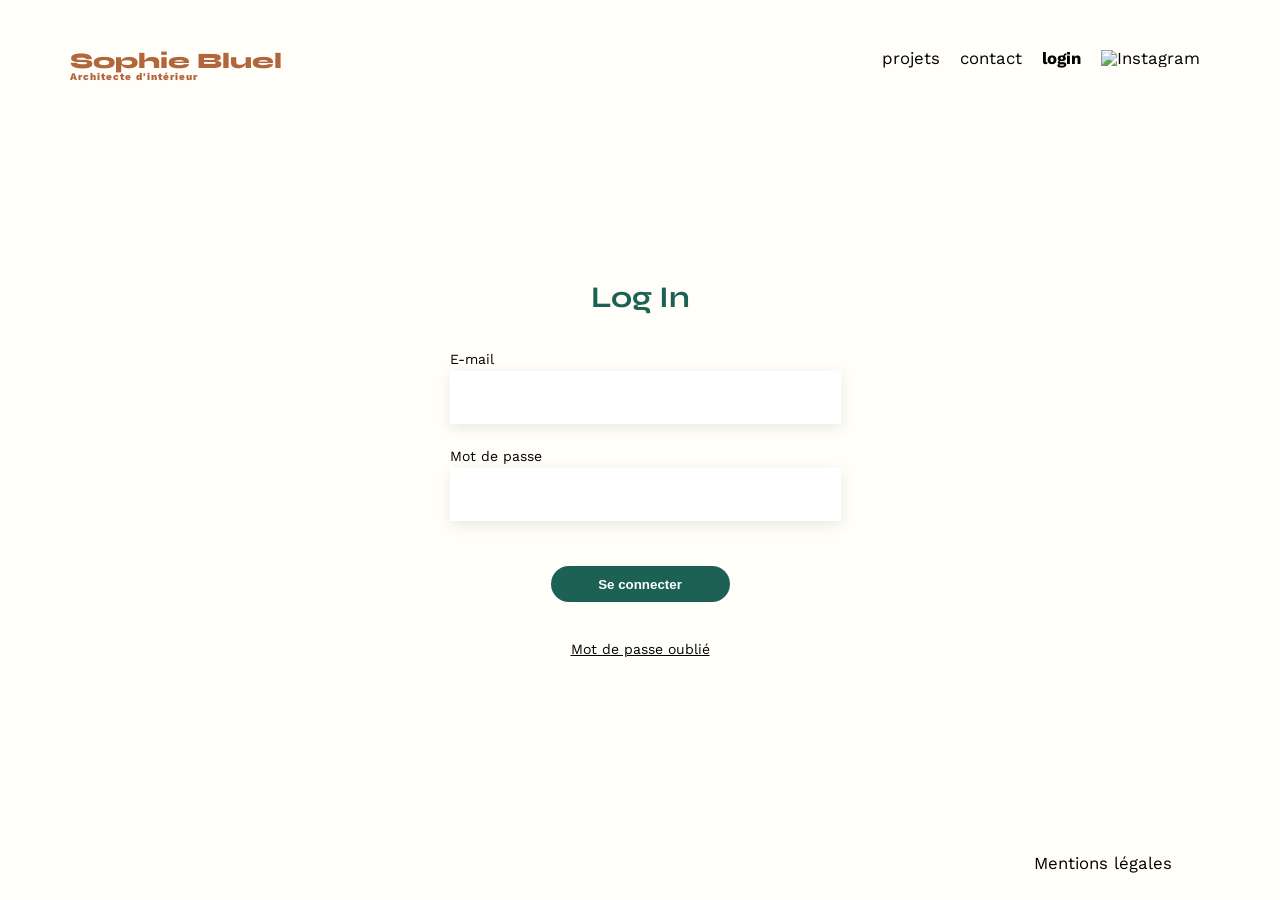
==== FrontEnd/login.html @ b8199fc5 "Création de la page login non fonctionnelle et ajout dans le css de la partie login avec certains aj" ====
<!DOCTYPE html>
<html lang="fr">
<head>
    <meta charset="UTF-8">
    <title>Login</title>
    <link rel="stylesheet" href="assets/style.css">
    <meta name="viewport" content="width=device-width, initial-scale=1.0">
	<link rel="preconnect" href="https://fonts.googleapis.com">
	<link rel="preconnect" href="https://fonts.gstatic.com" crossorigin>
	<link href="https://fonts.googleapis.com/css2?family=Syne:wght@700;800&family=Work+Sans&display=swap" rel="stylesheet">
    <meta name="description" content="">
    <script src="script.js" defer></script>
</head>

<body>

<header>
    <h1>Sophie Bluel <span>Architecte d'intérieur</span></h1>
	<nav>
		<ul>
			<li>projets</li>
			<li>contact</li>
			<li><a href="login.html" class="active">login</a></li>
			<li><img src="./assets/icons/instagram.png" alt="Instagram" class="instagram-icon"></li>
		</ul>
	</nav>
</header>

<main>

<section class="login">

<h2>Log In</h2>

<form>

<label for="email">E-mail</label>
<input type="email" id="email">

<label for="password">Mot de passe</label>
<input type="password" id="password">

<button type="submit">Se connecter</button>

<p class="forgot-password">Mot de passe oublié</p>

</form>

</section>

</main>

<footer>
    <nav>
        <ul>
            <li>Mentions légales</li>
        </ul>
    </nav>
</footer>

</body>
</html>
---- FrontEnd/assets/style.css ----
/* http://meyerweb.com/eric/tools/css/reset/
   v2.0 | 20110126
   License: none (public domain)
*/

html, body, div, span, applet, object, iframe,
h1, h2, h3, h4, h5, h6, p, blockquote, pre,
a, abbr, acronym, address, big, cite, code,
del, dfn, em, img, ins, kbd, q, s, samp,
small, strike, strong, sub, sup, tt, var,
b, u, i, center,
dl, dt, dd, ol, ul, li,
fieldset, form, label, legend,
table, caption, tbody, tfoot, thead, tr, th, td,
article, aside, canvas, details, embed,
figure, figcaption, footer, header, hgroup,
menu, nav, output, ruby, section, summary,
time, mark, audio, video {
	margin: 0;
	padding: 0;
	border: 0;
	font-size: 100%;
	font: inherit;
	vertical-align: baseline;
}
/* HTML5 display-role reset for older browsers */
article, aside, details, figcaption, figure,
footer, header, hgroup, menu, nav, section {
	display: block;
}
body {
	line-height: 1;
}
ol, ul {
	list-style: none;
}
blockquote, q {
	quotes: none;
}
blockquote:before, blockquote:after,
q:before, q:after {
	content: '';
	content: none;
}
table {
	border-collapse: collapse;
	border-spacing: 0;
}
/** end reset css**/
body {
	max-width: 1140px;
	margin:auto;
	font-family: 'Work Sans' ;
	font-size: 14px;
	background-color: #FFFEF8;

	min-height:100vh;
	display:flex;
	flex-direction:column;
}

header {
	display: flex;
	justify-content: space-between;
	margin: 50px 0
}
section {
	margin: 50px 0
}

h1{
	display: flex;
	flex-direction: column;
	font-family: 'Syne';
	font-size: 22px;
	font-weight: 800;
	color: #B1663C
}

h1 > span {
	font-family: 'Work Sans';
	font-size:10px;
	letter-spacing: 0.1em;
;
}

h2{
	font-family: 'Syne';
	font-weight: 700;
	font-size: 30px;
	color: #1D6154
}
nav ul {
	display: flex;
	align-items: center;
	list-style-type: none;

}
nav li {
	padding: 0 10px;
	font-size: 1.2em;
}

li:hover {
	color: #B1663C;
}
#introduction {
	display: flex;
	align-items: center;
}
#introduction figure {
	flex: 1
}
#introduction img {
	display: block;
	margin: auto;
	width: 80%;
}

#introduction article {
	flex: 1
}
#introduction h2 {
	margin-bottom: 1em;
}

#introduction p {
	margin-bottom: 0.5em;
}
#portfolio h2 {
	text-align: center;
	margin-bottom: 1em;
}
.gallery {
	width: 100%;
	display: grid;
	grid-template-columns: 1fr 1fr 1fr;
	grid-column-gap: 20px;
	grid-row-gap: 20px;
}

.gallery img {
	width: 100%;

}
#contact {
	width: 50%;
margin: auto;
}
#contact > * {
	text-align: center;

}
#contact h2{
	margin-bottom: 20px;
}
#contact form {
	text-align: left;
	margin-top:30px;
	display: flex;
	flex-direction: column;
}

#contact input {
	height: 50px;
	font-size: 1.2em;
	border: none;
	box-shadow: 0px 4px 14px rgba(0, 0, 0, 0.09);
}
#contact label {
	margin: 2em 0 1em 0;
}
#contact textarea {
	border: none;
	box-shadow: 0px 4px 14px rgba(0, 0, 0, 0.09);
}

input[type="submit"]{
	font-family: 'Syne';
	font-weight: 700;
	color: white;
	background-color: #1D6154;
	margin : 2em auto ;
	width: 180px;
	text-align: center;
	border-radius: 60px ;
}

footer nav ul {
	display: flex;
	justify-content: flex-end;
	margin: 2em
}

/* FILTRES */

.filters {
	display: flex;
	justify-content: center;
	gap: 15px;
	margin-bottom: 40px;
	margin-top: 40px;
}

.filters button {
	font-family: 'Syne';
	font-weight: 700;
	border: 1px solid #1D6154;
	background-color: white;
	color: #1D6154;
	border-radius: 60px;
	padding: 10px 20px;
	cursor: pointer;
	transition: all 0.3s ease;
}

.filters button:hover {
	background-color: #1D6154;
	color: white;
}

.filters button.active {
	background-color: #1D6154;
	color: white;
}

/*Ajout css*/

.instagram-icon {
width:22px;
height:22px;
}

nav a{
text-decoration: none;
color: inherit;
}

nav a.active{
font-weight:700;
}

main{
flex:1;
}


/*partie login*/

.login{
display:flex;
flex-direction:column;
align-items:center;
margin-top:150px;
}

.login form{
display:flex;
flex-direction:column;
width:380px;
gap: 5px;
}

.login input{
height:51px;
width: 379px;
border:none;
box-shadow:0px 4px 14px rgba(0,0,0,0.09);
font-size:14px;
padding-left:10px;
margin-bottom: 20px;
}

.login button{
font-weight:700;
color:white;
background-color:#1D6154;
border:none;
width:179px;
height:36px;
margin:20px auto;
border-radius:60px;
cursor:pointer;
}

.login h2{
margin-bottom:40px;
}

.login label{
font-size:14px;
}

.forgot-password{
font-size:14px;
margin-top: 15px;
text-align:center;
text-decoration:underline;
cursor:pointer;
}
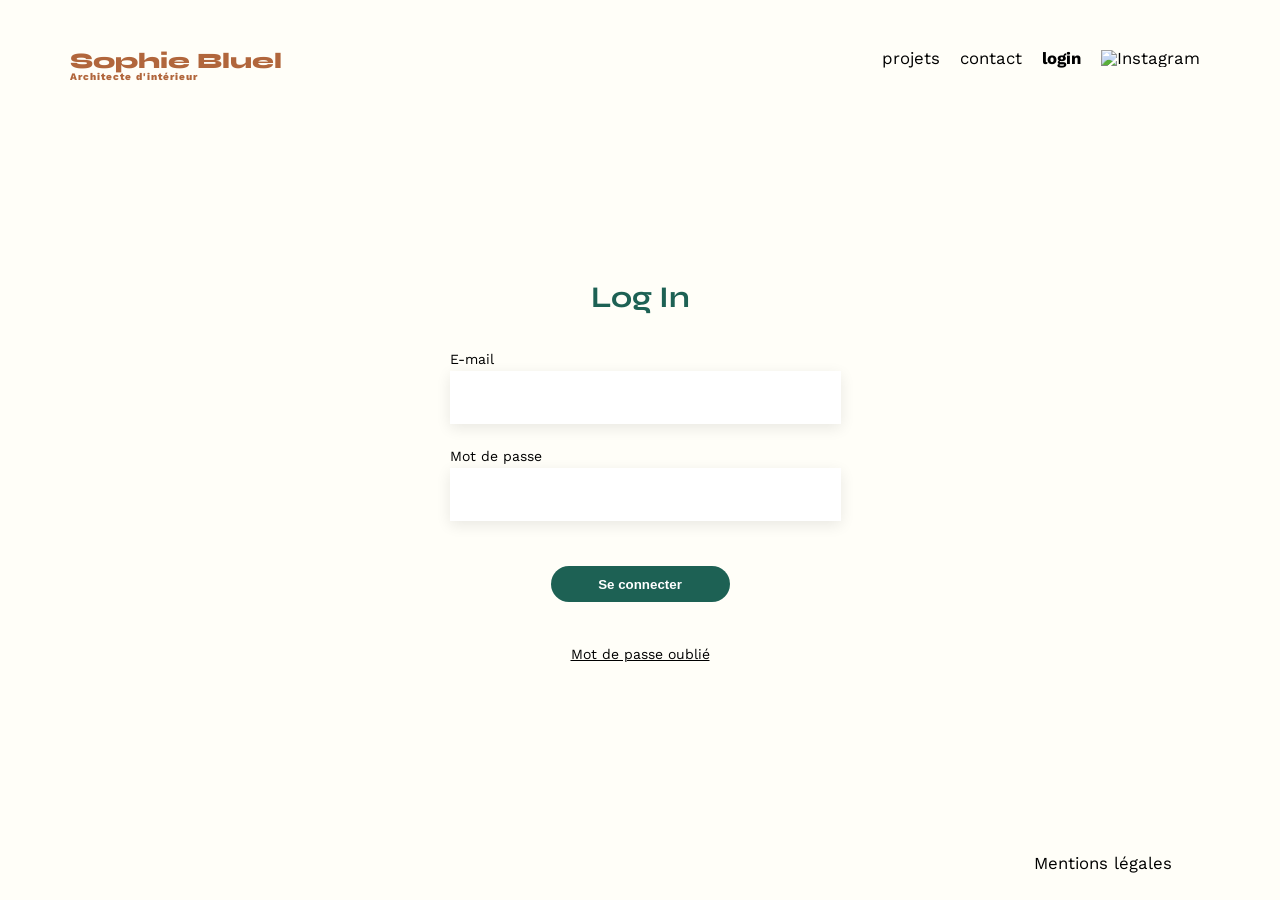
==== commit 6ab5ddde: "Ajout du système de login avec API et gestion du token + redirection vers la page principal lors de " ====
--- a/FrontEnd/login.html
+++ b/FrontEnd/login.html
@@ -22,6 +22,7 @@
 			<li>contact</li>
 			<li><a href="login.html" class="active">login</a></li>
 			<li><img src="./assets/icons/instagram.png" alt="Instagram" class="instagram-icon"></li>
+            <script src="login.js" defer></script>
 		</ul>
 	</nav>
 </header>
@@ -32,7 +33,7 @@
 
 <h2>Log In</h2>
 
-<form>
+<form id="login-form">
 
 <label for="email">E-mail</label>
 <input type="email" id="email">
@@ -41,6 +42,7 @@
 <input type="password" id="password">
 
 <button type="submit">Se connecter</button>
+<p id="error-message"></p>
 
 <p class="forgot-password">Mot de passe oublié</p>
 
--- a/FrontEnd/assets/style.css
+++ b/FrontEnd/assets/style.css
@@ -245,6 +245,7 @@
 }
 
 
+
 /*partie login*/
 
 .login{
